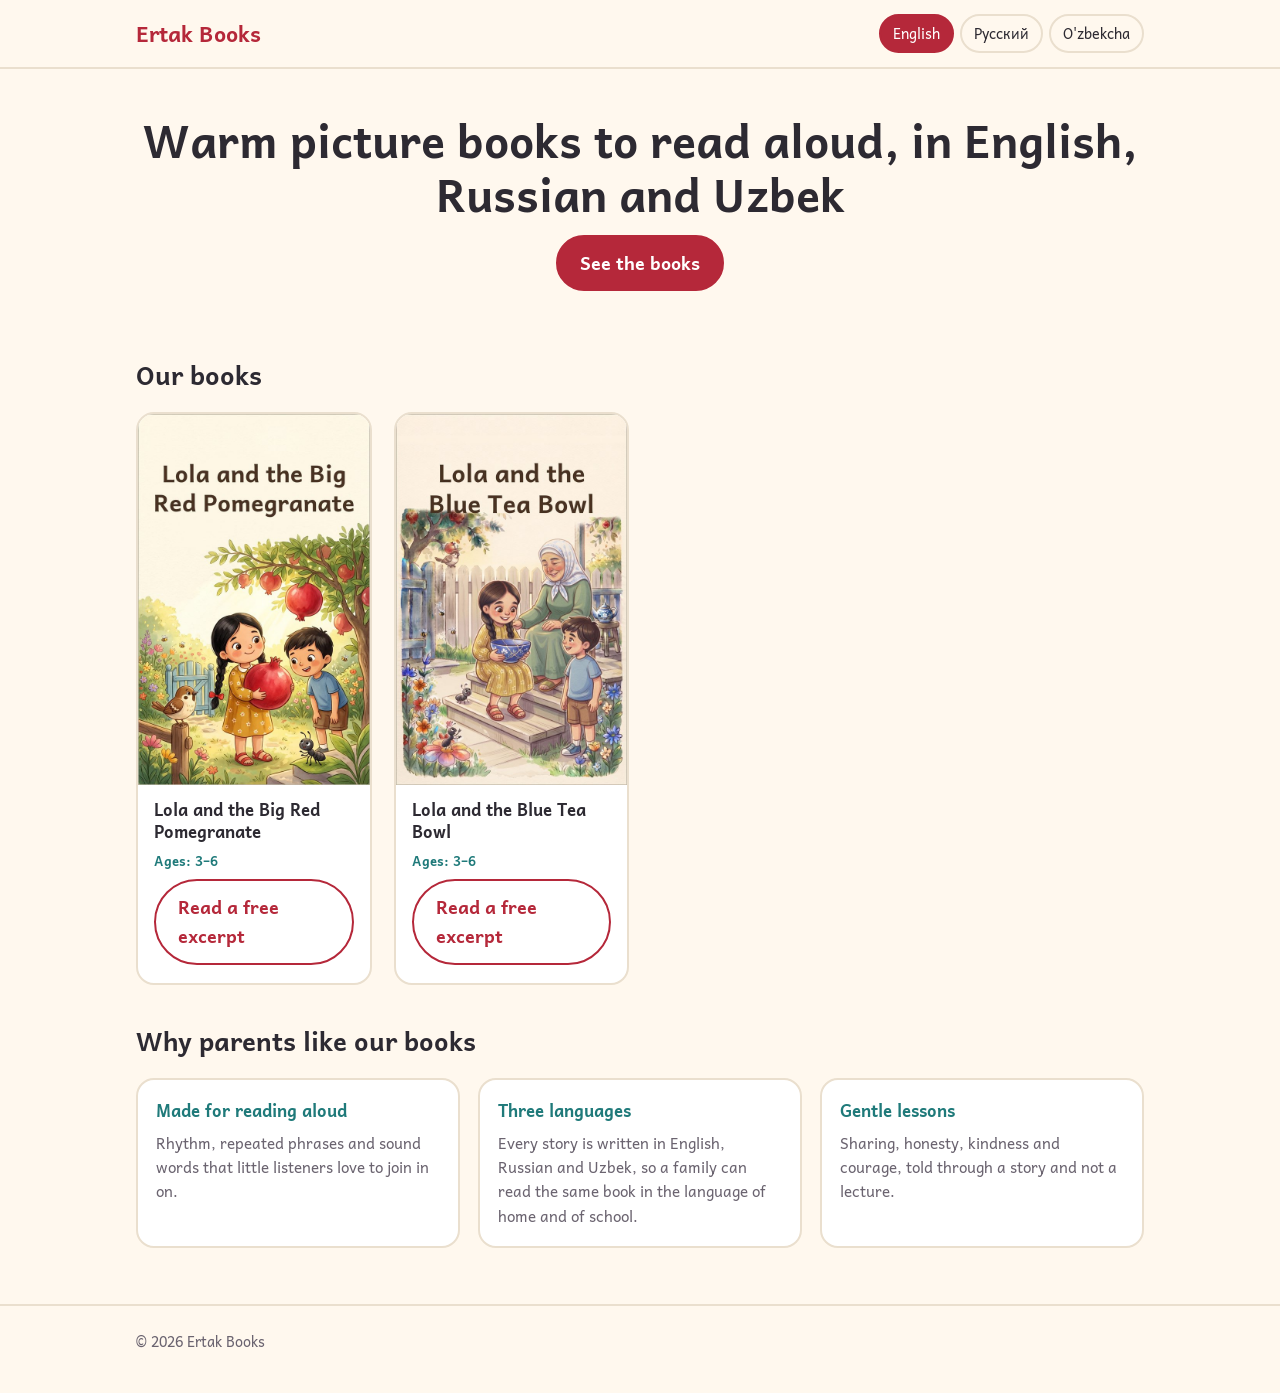
==== en/index.html @ 25114735 "Initial site: trilingual catalog with free excerpts Co-Authored-By: Claude Sonnet 5.5 <noreply@anthr" ====
<!doctype html>
<html lang="en"><head><meta charset="utf-8">
<meta name="viewport" content="width=device-width,initial-scale=1">
<title>Ertak Books: Our books</title>
<meta name="description" content="Warm picture books to read aloud, in English, Russian and Uzbek">
<meta property="og:title" content="Ertak Books: Our books"><meta property="og:description" content="Warm picture books to read aloud, in English, Russian and Uzbek">
<link rel="alternate" hreflang="en" href="../en/"><link rel="alternate" hreflang="ru" href="../ru/"><link rel="alternate" hreflang="uz" href="../uz/"><link rel="stylesheet" href="../style.css"></head><body><header class="top"><div class="wrap">
<a class="logo" href="../en/">Ertak Books</a>
<nav class="langs" aria-label="Language"><a href="../en/" hreflang="en" lang="en" aria-current=true>English</a><a href="../ru/" hreflang="ru" lang="ru">Русский</a><a href="../uz/" hreflang="uz" lang="uz">O&#x27;zbekcha</a></nav></div></header><main><section class="hero"><div class="wrap">
<h1>Warm picture books to read aloud, in English, Russian and Uzbek</h1>
<a class="btn" href="#books">See the books</a></div></section>
<section class="wrap" id="books"><h2>Our books</h2><div class="grid"><article class="card"><a href="books/001/"><img src="../img/001/cover-en.jpg" alt="Lola and the Big Red Pomegranate" loading="lazy"></a>
<div class="body"><h3><a href="books/001/">Lola and the Big Red Pomegranate</a></h3>
<span class="tag">Ages: 3–6</span>
<a class="btn alt" href="books/001/">Read a free excerpt</a></div></article><article class="card"><a href="books/002/"><img src="../img/002/cover-en.jpg" alt="Lola and the Blue Tea Bowl" loading="lazy"></a>
<div class="body"><h3><a href="books/002/">Lola and the Blue Tea Bowl</a></h3>
<span class="tag">Ages: 3–6</span>
<a class="btn alt" href="books/002/">Read a free excerpt</a></div></article></div></section><section class="wrap"><h2>Why parents like our books</h2><div class="why"><div><h3>Made for reading aloud</h3><p>Rhythm, repeated phrases and sound words that little listeners love to join in on.</p></div><div><h3>Three languages</h3><p>Every story is written in English, Russian and Uzbek, so a family can read the same book in the language of home and of school.</p></div><div><h3>Gentle lessons</h3><p>Sharing, honesty, kindness and courage, told through a story and not a lecture.</p></div></div></section></main><footer><div class="wrap">© 2026 Ertak Books</div></footer></body></html>
---- style.css ----
@font-face{font-family:Andika;src:url(fonts/Andika-Regular.ttf);font-weight:400;font-display:swap}
@font-face{font-family:Andika;src:url(fonts/Andika-Bold.ttf);font-weight:700;font-display:swap}
:root{--bg:#fff8ee;--card:#ffffff;--ink:#2d2a32;--muted:#6b6470;--red:#b5283a;--red-d:#8f1d2d;--teal:#1f7a7a;--sun:#f6b93b;--line:#eadfce;--r:18px}
@media (prefers-color-scheme:dark){:root{--bg:#1c1a1f;--card:#26232b;--ink:#f3eee6;--muted:#b8b0bd;--red:#ff7d8c;--red-d:#ff9aa6;--teal:#5fd1cf;--line:#3a3541}}
*{box-sizing:border-box}
html{scroll-behavior:smooth}
body{margin:0;background:var(--bg);color:var(--ink);font:18px/1.6 Andika,system-ui,sans-serif}
img{max-width:100%;height:auto;display:block}
a{color:var(--red)}
.wrap{max-width:1040px;margin:0 auto;padding:0 16px}
header.top{border-bottom:2px solid var(--line)}
header.top .wrap{display:flex;align-items:center;justify-content:space-between;gap:12px;padding-top:14px;padding-bottom:14px;flex-wrap:wrap}
.logo{font-weight:700;font-size:1.35rem;text-decoration:none;color:var(--red)}
.langs{display:flex;gap:6px}
.langs a{padding:6px 12px;border-radius:99px;border:2px solid var(--line);text-decoration:none;color:var(--ink);font-size:.9rem}
.langs a[aria-current=true]{background:var(--red);border-color:var(--red);color:#fff}
.hero{padding:44px 0 28px;text-align:center}
.hero h1{font-size:clamp(1.8rem,5vw,2.8rem);line-height:1.2;margin:0 0 14px}
.hero p{max-width:640px;margin:0 auto 22px;color:var(--muted);font-size:1.1rem}
.btn{display:inline-block;padding:12px 22px;border-radius:99px;background:var(--red);color:#fff;text-decoration:none;font-weight:700;border:2px solid var(--red)}
.btn:hover{background:var(--red-d);border-color:var(--red-d)}
.btn.alt{background:transparent;color:var(--red)}
.btn.alt:hover{background:var(--red);color:#fff}
h2{font-size:1.6rem;margin:36px 0 16px}
.grid{display:grid;grid-template-columns:repeat(auto-fill,minmax(210px,1fr));gap:22px}
.card{background:var(--card);border:2px solid var(--line);border-radius:var(--r);overflow:hidden;display:flex;flex-direction:column}
.card img{aspect-ratio:5/8;object-fit:cover;width:100%;background:var(--line)}
.card .body{padding:14px 16px 18px;display:flex;flex-direction:column;gap:8px;flex:1}
.card h3{margin:0;font-size:1.05rem;line-height:1.3}
.card h3 a{color:var(--ink);text-decoration:none}
.tag{font-size:.82rem;color:var(--teal);font-weight:700}
.why{display:grid;grid-template-columns:repeat(auto-fit,minmax(240px,1fr));gap:18px}
.why div{background:var(--card);border:2px solid var(--line);border-radius:var(--r);padding:18px}
.why h3{margin:0 0 6px;color:var(--teal);font-size:1.05rem}
.why p{margin:0;color:var(--muted);font-size:.95rem}
.book{display:grid;grid-template-columns:minmax(0,300px) 1fr;gap:32px;padding:32px 0}
@media(max-width:720px){.book{grid-template-columns:1fr}.book .cover{max-width:280px;margin:0 auto}}
.book .cover img{border-radius:var(--r);border:2px solid var(--line);width:100%}
.book h1{margin:0 0 6px;font-size:clamp(1.6rem,4.5vw,2.3rem);line-height:1.2}
.sub{color:var(--muted);margin:0 0 14px}
.meta{display:flex;gap:10px;flex-wrap:wrap;margin:0 0 16px}
.meta span{background:var(--card);border:2px solid var(--line);border-radius:99px;padding:4px 12px;font-size:.9rem}
.buy{background:var(--card);border:2px solid var(--sun);border-radius:var(--r);padding:18px;margin:22px 0}
.buy p{margin:0 0 12px}
.buy .row{display:flex;gap:10px;flex-wrap:wrap}
.spread{display:grid;grid-template-columns:repeat(auto-fit,minmax(280px,1fr));gap:22px}
figure{margin:0;background:var(--card);border:2px solid var(--line);border-radius:var(--r);overflow:hidden}
figure figcaption{padding:14px 16px}
.langlinks a{margin-right:10px}
footer{margin-top:56px;border-top:2px solid var(--line);padding:24px 0 40px;color:var(--muted);font-size:.9rem}
.empty{background:var(--card);border:2px dashed var(--line);border-radius:var(--r);padding:24px;text-align:center;color:var(--muted)}
.choose{min-height:100vh;display:grid;place-content:center;text-align:center;gap:18px;padding:24px}
.choose .row{display:flex;gap:12px;justify-content:center;flex-wrap:wrap}
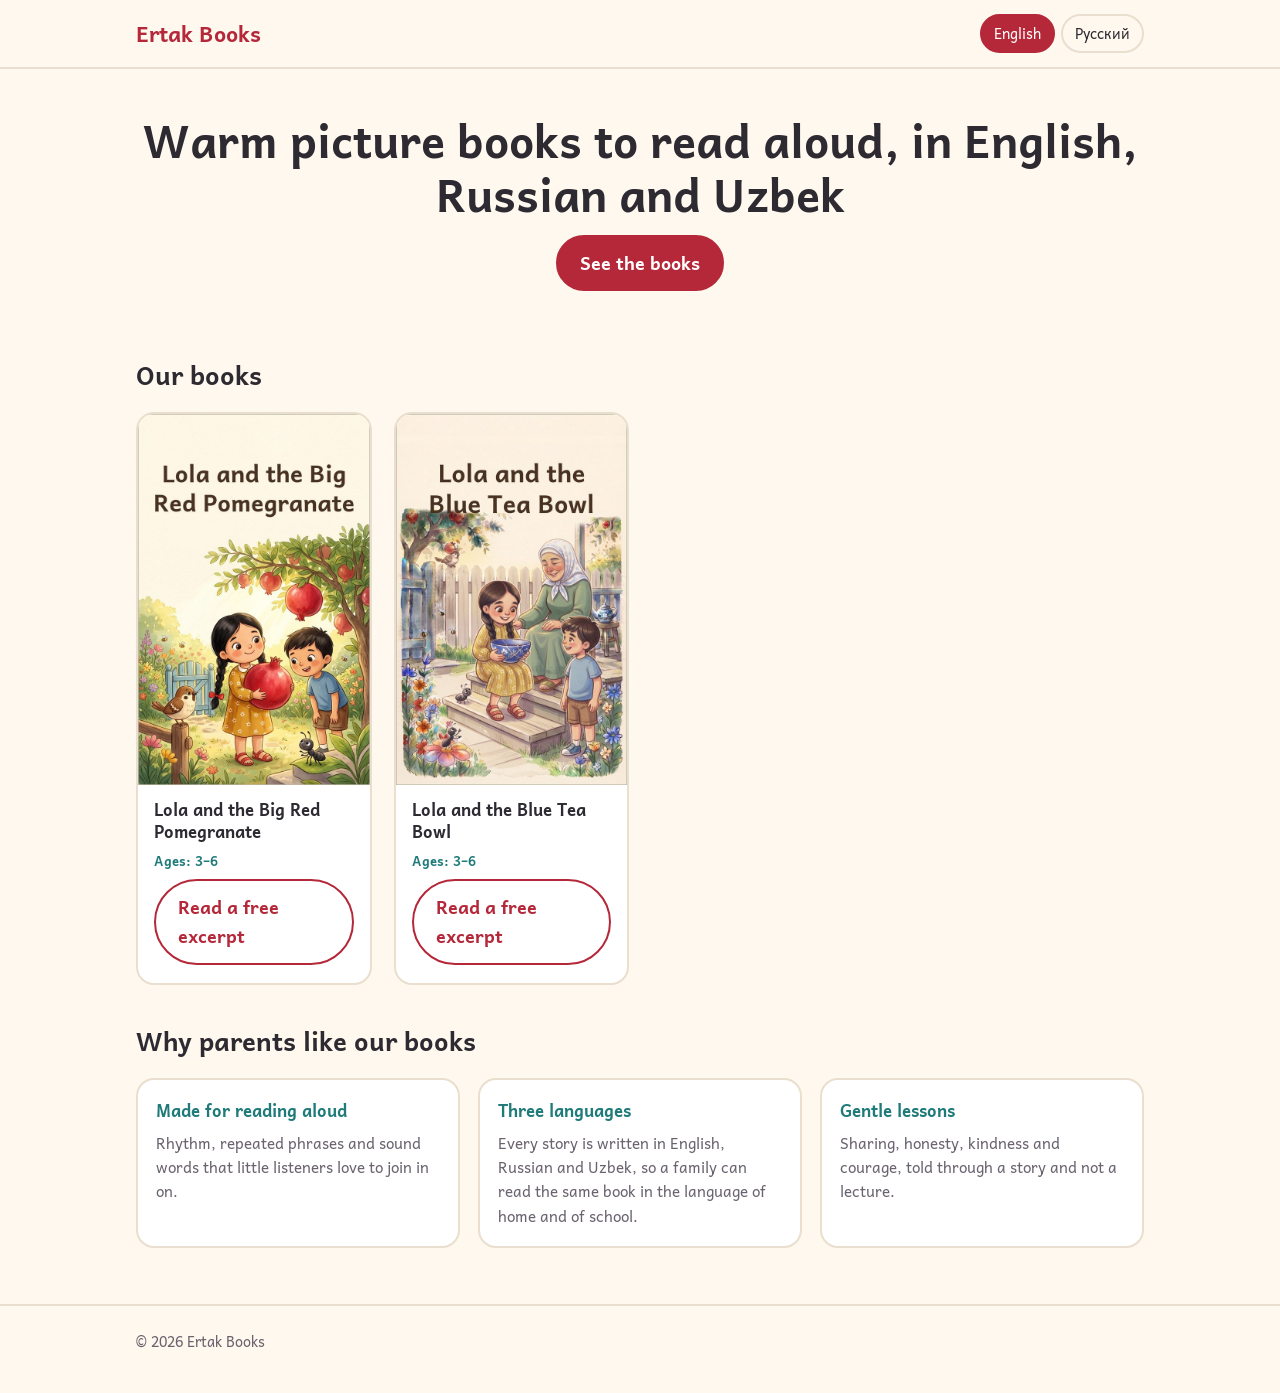
==== commit 513221c0: "English is the default language; hide empty Uzbek section Co-Authored-By: Claude Sonnet 5.5 <noreply" ====
--- a/en/index.html
+++ b/en/index.html
@@ -6,7 +6,7 @@
 <meta property="og:title" content="Ertak Books: Our books"><meta property="og:description" content="Warm picture books to read aloud, in English, Russian and Uzbek">
 <link rel="alternate" hreflang="en" href="../en/"><link rel="alternate" hreflang="ru" href="../ru/"><link rel="alternate" hreflang="uz" href="../uz/"><link rel="stylesheet" href="../style.css"></head><body><header class="top"><div class="wrap">
 <a class="logo" href="../en/">Ertak Books</a>
-<nav class="langs" aria-label="Language"><a href="../en/" hreflang="en" lang="en" aria-current=true>English</a><a href="../ru/" hreflang="ru" lang="ru">Русский</a><a href="../uz/" hreflang="uz" lang="uz">O&#x27;zbekcha</a></nav></div></header><main><section class="hero"><div class="wrap">
+<nav class="langs" aria-label="Language"><a href="../en/" hreflang="en" lang="en" aria-current=true>English</a><a href="../ru/" hreflang="ru" lang="ru">Русский</a></nav></div></header><main><section class="hero"><div class="wrap">
 <h1>Warm picture books to read aloud, in English, Russian and Uzbek</h1>
 <a class="btn" href="#books">See the books</a></div></section>
 <section class="wrap" id="books"><h2>Our books</h2><div class="grid"><article class="card"><a href="books/001/"><img src="../img/001/cover-en.jpg" alt="Lola and the Big Red Pomegranate" loading="lazy"></a>
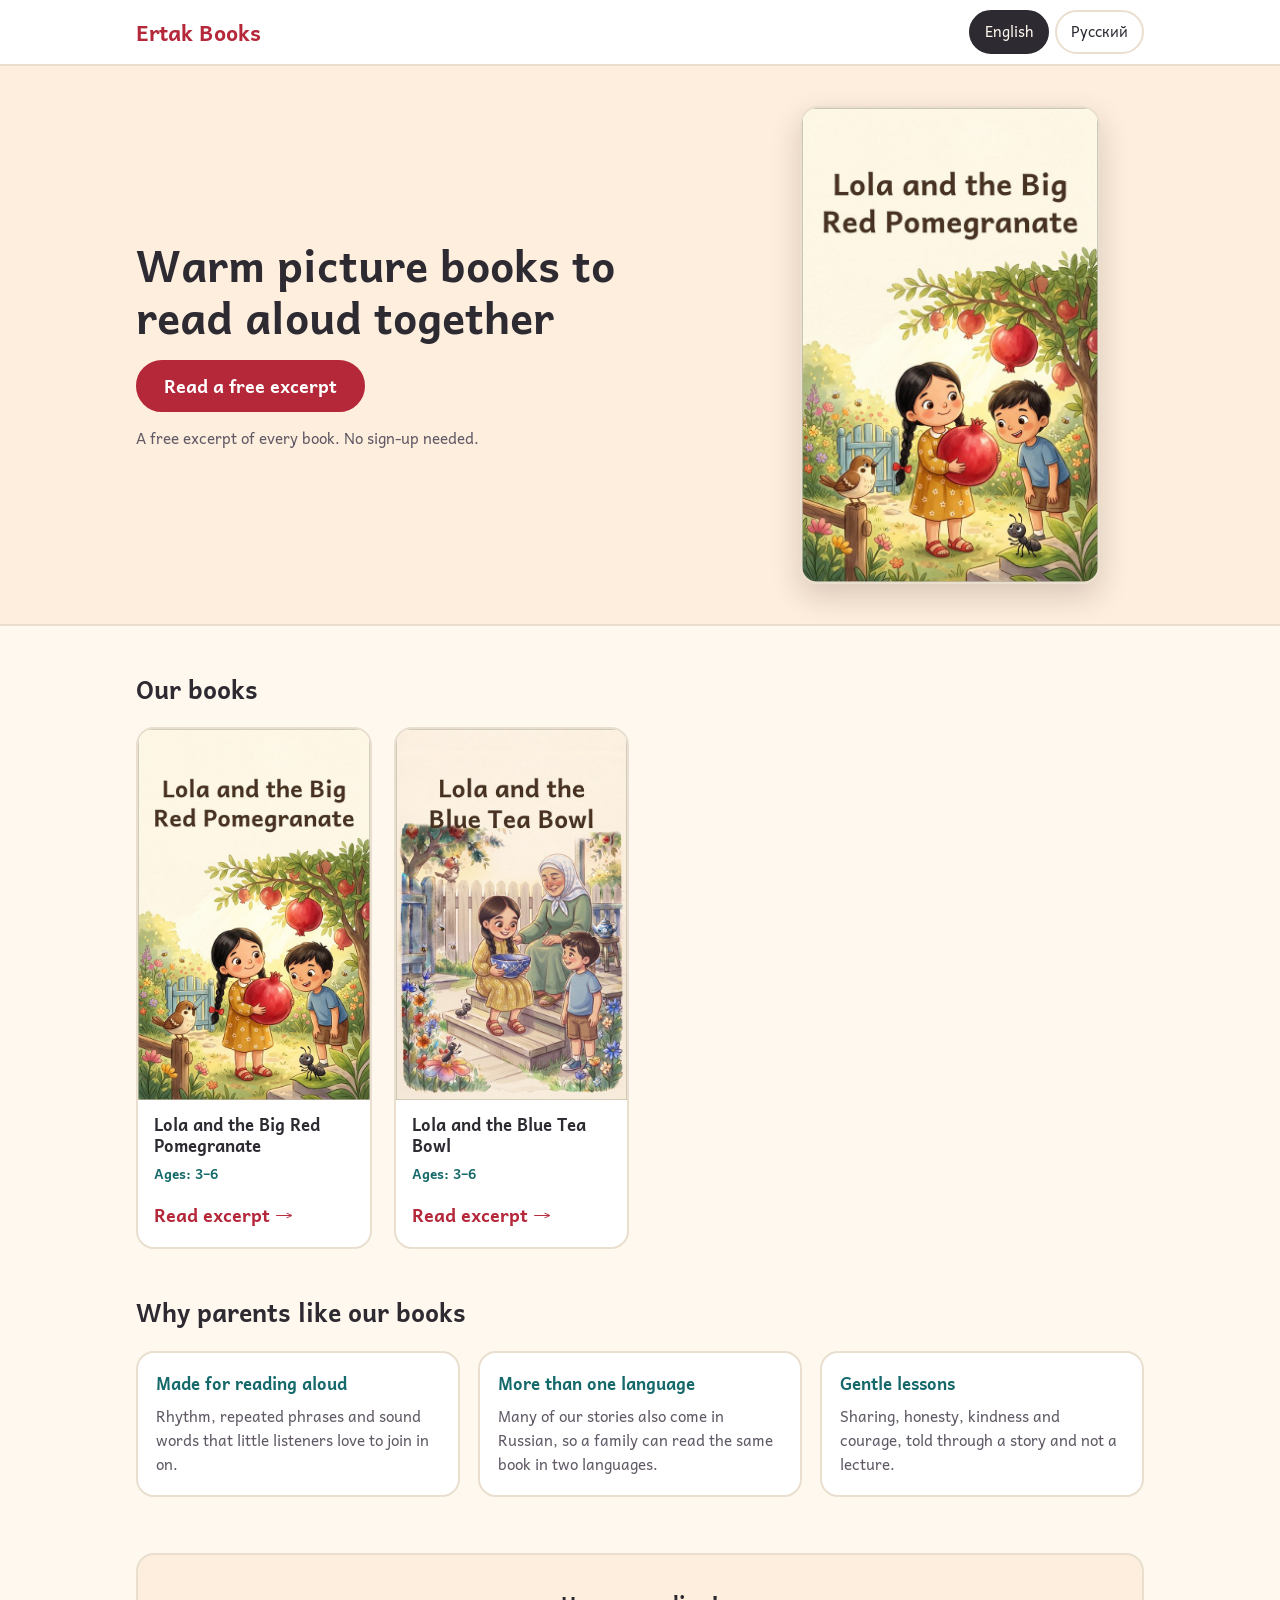
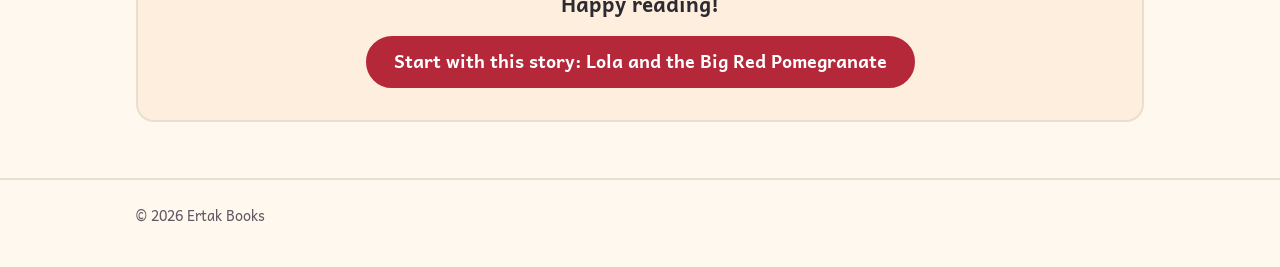
==== commit a0ea67aa: "Redesign using Laws of UX: featured hero, buy card, mobile sticky bar, excerpt progress and cliffhan" ====
--- a/en/index.html
+++ b/en/index.html
@@ -2,17 +2,21 @@
 <html lang="en"><head><meta charset="utf-8">
 <meta name="viewport" content="width=device-width,initial-scale=1">
 <title>Ertak Books: Our books</title>
-<meta name="description" content="Warm picture books to read aloud, in English, Russian and Uzbek">
-<meta property="og:title" content="Ertak Books: Our books"><meta property="og:description" content="Warm picture books to read aloud, in English, Russian and Uzbek">
-<link rel="alternate" hreflang="en" href="../en/"><link rel="alternate" hreflang="ru" href="../ru/"><link rel="alternate" hreflang="uz" href="../uz/"><link rel="stylesheet" href="../style.css"></head><body><header class="top"><div class="wrap">
+<meta name="description" content="Warm picture books to read aloud together">
+<meta property="og:title" content="Ertak Books: Our books"><meta property="og:description" content="Warm picture books to read aloud together">
+<link rel="alternate" hreflang="en" href="../en/"><link rel="alternate" hreflang="ru" href="../ru/"><link rel="stylesheet" href="../style.css"></head><body><header class="top"><div class="wrap">
 <a class="logo" href="../en/">Ertak Books</a>
 <nav class="langs" aria-label="Language"><a href="../en/" hreflang="en" lang="en" aria-current=true>English</a><a href="../ru/" hreflang="ru" lang="ru">Русский</a></nav></div></header><main><section class="hero"><div class="wrap">
-<h1>Warm picture books to read aloud, in English, Russian and Uzbek</h1>
-<a class="btn" href="#books">See the books</a></div></section>
-<section class="wrap" id="books"><h2>Our books</h2><div class="grid"><article class="card"><a href="books/001/"><img src="../img/001/cover-en.jpg" alt="Lola and the Big Red Pomegranate" loading="lazy"></a>
+<div><h1>Warm picture books to read aloud together</h1>
+<a class="btn" href="books/001/#excerpt">Read a free excerpt</a>
+<p class="trust">A free excerpt of every book. No sign-up needed.</p></div>
+<a class="pic" href="books/001/"><img src="../img/001/cover-en.jpg" alt="Lola and the Big Red Pomegranate" width="600" height="960" loading="eager" decoding="async" fetchpriority="high"></a>
+</div></section>
+<section class="wrap" id="books"><h2>Our books</h2><div class="grid"><article class="card"><a class="pic" href="books/001/"><img src="../img/001/cover-en.jpg" alt="Lola and the Big Red Pomegranate" width="600" height="960" loading="lazy" decoding="async"></a>
 <div class="body"><h3><a href="books/001/">Lola and the Big Red Pomegranate</a></h3>
 <span class="tag">Ages: 3–6</span>
-<a class="btn alt" href="books/001/">Read a free excerpt</a></div></article><article class="card"><a href="books/002/"><img src="../img/002/cover-en.jpg" alt="Lola and the Blue Tea Bowl" loading="lazy"></a>
+<a class="link" href="books/001/#excerpt">Read excerpt →</a></div></article><article class="card"><a class="pic" href="books/002/"><img src="../img/002/cover-en.jpg" alt="Lola and the Blue Tea Bowl" width="600" height="960" loading="lazy" decoding="async"></a>
 <div class="body"><h3><a href="books/002/">Lola and the Blue Tea Bowl</a></h3>
 <span class="tag">Ages: 3–6</span>
-<a class="btn alt" href="books/002/">Read a free excerpt</a></div></article></div></section><section class="wrap"><h2>Why parents like our books</h2><div class="why"><div><h3>Made for reading aloud</h3><p>Rhythm, repeated phrases and sound words that little listeners love to join in on.</p></div><div><h3>Three languages</h3><p>Every story is written in English, Russian and Uzbek, so a family can read the same book in the language of home and of school.</p></div><div><h3>Gentle lessons</h3><p>Sharing, honesty, kindness and courage, told through a story and not a lecture.</p></div></div></section></main><footer><div class="wrap">© 2026 Ertak Books</div></footer></body></html>+<a class="link" href="books/002/#excerpt">Read excerpt →</a></div></article></div></section><section class="wrap"><h2>Why parents like our books</h2><div class="why"><div><h3>Made for reading aloud</h3><p>Rhythm, repeated phrases and sound words that little listeners love to join in on.</p></div><div><h3>More than one language</h3><p>Many of our stories also come in Russian, so a family can read the same book in two languages.</p></div><div><h3>Gentle lessons</h3><p>Sharing, honesty, kindness and courage, told through a story and not a lecture.</p></div></div><div class="closing"><p>Happy reading!</p>
+<a class="btn" href="books/001/#excerpt">Start with this story: Lola and the Big Red Pomegranate</a></div></section></main><footer><div class="wrap">© 2026 Ertak Books</div></footer></body></html>
--- a/style.css
+++ b/style.css
@@ -1,53 +1,99 @@
 @font-face{font-family:Andika;src:url(fonts/Andika-Regular.ttf);font-weight:400;font-display:swap}
 @font-face{font-family:Andika;src:url(fonts/Andika-Bold.ttf);font-weight:700;font-display:swap}
-:root{--bg:#fff8ee;--card:#ffffff;--ink:#2d2a32;--muted:#6b6470;--red:#b5283a;--red-d:#8f1d2d;--teal:#1f7a7a;--sun:#f6b93b;--line:#eadfce;--r:18px}
-@media (prefers-color-scheme:dark){:root{--bg:#1c1a1f;--card:#26232b;--ink:#f3eee6;--muted:#b8b0bd;--red:#ff7d8c;--red-d:#ff9aa6;--teal:#5fd1cf;--line:#3a3541}}
+:root{--bg:#fff8ee;--card:#fff;--ink:#2d2a32;--muted:#615a66;--red:#b5283a;--red-d:#8f1d2d;--btn-ink:#fff;--teal:#16696a;--line:#eadfce;--tint:#fdeedd;--r:18px}
+@media (prefers-color-scheme:dark){:root{--bg:#1c1a1f;--card:#26232b;--ink:#f3eee6;--muted:#b8b0bd;--red:#ff8a98;--red-d:#ffa8b3;--btn-ink:#2a1015;--teal:#5fd1cf;--line:#3a3541;--tint:#2b2530}}
 *{box-sizing:border-box}
 html{scroll-behavior:smooth}
 body{margin:0;background:var(--bg);color:var(--ink);font:18px/1.6 Andika,system-ui,sans-serif}
 img{max-width:100%;height:auto;display:block}
 a{color:var(--red)}
+:focus-visible{outline:3px solid var(--teal);outline-offset:3px;border-radius:6px}
 .wrap{max-width:1040px;margin:0 auto;padding:0 16px}
-header.top{border-bottom:2px solid var(--line)}
-header.top .wrap{display:flex;align-items:center;justify-content:space-between;gap:12px;padding-top:14px;padding-bottom:14px;flex-wrap:wrap}
-.logo{font-weight:700;font-size:1.35rem;text-decoration:none;color:var(--red)}
+/* шапка: логотип слева, языки справа, как на большинстве сайтов (закон Якоба) */
+header.top{border-bottom:2px solid var(--line);background:var(--card)}
+header.top .wrap{display:flex;align-items:center;justify-content:space-between;gap:12px;padding-top:10px;padding-bottom:10px;flex-wrap:wrap}
+.logo{font-weight:700;font-size:1.35rem;text-decoration:none;color:var(--red);min-height:44px;display:inline-flex;align-items:center}
 .langs{display:flex;gap:6px}
-.langs a{padding:6px 12px;border-radius:99px;border:2px solid var(--line);text-decoration:none;color:var(--ink);font-size:.9rem}
-.langs a[aria-current=true]{background:var(--red);border-color:var(--red);color:#fff}
-.hero{padding:44px 0 28px;text-align:center}
-.hero h1{font-size:clamp(1.8rem,5vw,2.8rem);line-height:1.2;margin:0 0 14px}
-.hero p{max-width:640px;margin:0 auto 22px;color:var(--muted);font-size:1.1rem}
-.btn{display:inline-block;padding:12px 22px;border-radius:99px;background:var(--red);color:#fff;text-decoration:none;font-weight:700;border:2px solid var(--red)}
+.langs a{min-height:44px;display:inline-flex;align-items:center;padding:0 14px;border-radius:99px;border:2px solid var(--line);text-decoration:none;color:var(--ink);font-size:.92rem;transition:background .15s}
+.langs a:hover{background:var(--tint)}
+.langs a[aria-current=true]{background:var(--ink);border-color:var(--ink);color:var(--bg)}
+.crumbs{padding:14px 0 0;font-size:.9rem;color:var(--muted)}
+.crumbs a{color:var(--muted);display:inline-flex;min-height:32px;align-items:center}
+/* кнопки: крупные цели (закон Фитса), одна заливная кнопка на экран (эффект фон Ресторфф) */
+.btn{display:inline-flex;align-items:center;justify-content:center;min-height:52px;padding:0 26px;border-radius:99px;background:var(--red);color:var(--btn-ink);text-decoration:none;font-weight:700;border:2px solid var(--red);transition:background .15s,transform .1s;text-align:center}
 .btn:hover{background:var(--red-d);border-color:var(--red-d)}
+.btn:active{transform:scale(.98)}
 .btn.alt{background:transparent;color:var(--red)}
-.btn.alt:hover{background:var(--red);color:#fff}
-h2{font-size:1.6rem;margin:36px 0 16px}
+.btn.alt:hover{background:var(--tint)}
+.link{display:inline-flex;align-items:center;min-height:48px;font-weight:700;text-decoration:none}
+.link:hover{text-decoration:underline}
+/* главная: герой с одной книгой и одним действием */
+.hero{background:var(--tint);border-bottom:2px solid var(--line)}
+.hero .wrap{display:grid;grid-template-columns:1.2fr .8fr;gap:36px;align-items:center;padding-top:40px;padding-bottom:40px}
+.hero h1{font-size:clamp(1.8rem,4.6vw,2.7rem);line-height:1.2;margin:0 0 18px}
+.hero .trust{color:var(--muted);margin:14px 0 0;font-size:.95rem}
+.hero .pic{max-width:300px;justify-self:center}
+.hero .pic img{border-radius:var(--r);border:2px solid var(--line);box-shadow:0 12px 30px rgba(60,30,30,.18)}
+@media(max-width:720px){.hero .wrap{grid-template-columns:1fr;text-align:center;gap:24px;padding-top:28px;padding-bottom:28px}.hero .pic{max-width:220px}}
+h2{font-size:1.55rem;margin:44px 0 18px}
 .grid{display:grid;grid-template-columns:repeat(auto-fill,minmax(210px,1fr));gap:22px}
-.card{background:var(--card);border:2px solid var(--line);border-radius:var(--r);overflow:hidden;display:flex;flex-direction:column}
-.card img{aspect-ratio:5/8;object-fit:cover;width:100%;background:var(--line)}
-.card .body{padding:14px 16px 18px;display:flex;flex-direction:column;gap:8px;flex:1}
+@media(max-width:720px){.grid{grid-template-columns:repeat(2,1fr);gap:14px}.card .body{padding:10px 12px 4px}.card h3{font-size:.95rem}}
+.card{background:var(--card);border:2px solid var(--line);border-radius:var(--r);overflow:hidden;display:flex;flex-direction:column;transition:transform .15s,border-color .15s}
+.card:hover{transform:translateY(-3px);border-color:var(--red)}
+.card .pic{display:block;background:var(--line)}
+.card .pic img{width:100%}
+.card .body{padding:14px 16px 8px;display:flex;flex-direction:column;gap:6px;flex:1}
 .card h3{margin:0;font-size:1.05rem;line-height:1.3}
 .card h3 a{color:var(--ink);text-decoration:none}
-.tag{font-size:.82rem;color:var(--teal);font-weight:700}
+.tag{font-size:.85rem;color:var(--teal);font-weight:700}
+.card .link{margin-top:auto}
+/* три блока, не больше (закон Миллера, разбиение на части) */
 .why{display:grid;grid-template-columns:repeat(auto-fit,minmax(240px,1fr));gap:18px}
 .why div{background:var(--card);border:2px solid var(--line);border-radius:var(--r);padding:18px}
 .why h3{margin:0 0 6px;color:var(--teal);font-size:1.05rem}
 .why p{margin:0;color:var(--muted);font-size:.95rem}
-.book{display:grid;grid-template-columns:minmax(0,300px) 1fr;gap:32px;padding:32px 0}
-@media(max-width:720px){.book{grid-template-columns:1fr}.book .cover{max-width:280px;margin:0 auto}}
-.book .cover img{border-radius:var(--r);border:2px solid var(--line);width:100%}
+.closing{text-align:center;margin:56px 0 0;padding:32px 16px;background:var(--tint);border-radius:var(--r);border:2px solid var(--line)}
+.closing p{font-size:1.3rem;font-weight:700;margin:0 0 16px}
+/* страница книги: обложка, название, покупка, описание (привычный порядок магазина) */
+.book{display:grid;grid-template-columns:minmax(0,320px) 1fr;gap:36px;padding:18px 0 8px}
+@media(max-width:720px){.book{grid-template-columns:1fr;gap:20px}.book .cover{max-width:260px;margin:0 auto}}
+.book .cover img{border-radius:var(--r);border:2px solid var(--line);width:100%;box-shadow:0 12px 30px rgba(60,30,30,.15)}
 .book h1{margin:0 0 6px;font-size:clamp(1.6rem,4.5vw,2.3rem);line-height:1.2}
 .sub{color:var(--muted);margin:0 0 14px}
-.meta{display:flex;gap:10px;flex-wrap:wrap;margin:0 0 16px}
-.meta span{background:var(--card);border:2px solid var(--line);border-radius:99px;padding:4px 12px;font-size:.9rem}
-.buy{background:var(--card);border:2px solid var(--sun);border-radius:var(--r);padding:18px;margin:22px 0}
-.buy p{margin:0 0 12px}
-.buy .row{display:flex;gap:10px;flex-wrap:wrap}
+.meta{display:flex;gap:8px;flex-wrap:wrap;margin:0 0 18px}
+.meta span{background:var(--card);border:2px solid var(--line);border-radius:99px;padding:2px 12px;font-size:.88rem}
+.buy{background:var(--card);border:2px solid var(--line);border-radius:var(--r);padding:20px;margin:0 0 22px}
+.buy .price{font-size:1.9rem;font-weight:700;line-height:1.2;margin:0}
+.buy .what{color:var(--muted);margin:2px 0 14px;font-size:.95rem}
+.buy .soon{font-weight:700;margin:0 0 14px}
+.buy .row{display:flex;flex-direction:column;gap:10px}
+.ticks{list-style:none;padding:0;margin:16px 0 0;display:grid;gap:4px;font-size:.92rem;color:var(--muted)}
+.ticks li::before{content:"\2713";color:var(--teal);font-weight:700;margin-right:8px}
+.desc{margin:0 0 18px}
+.langlinks a{margin-right:12px;display:inline-flex;min-height:44px;align-items:center}
+/* отрывок: прогресс и незавершённый конец (эффект цели, эффект Зейгарник, пик-конец) */
+.progress{height:12px;border-radius:99px;background:var(--line);overflow:hidden;max-width:420px}
+.progress span{display:block;height:100%;background:var(--teal);border-radius:99px}
+.progress-label{margin:8px 0 18px;color:var(--muted);font-size:.95rem}
 .spread{display:grid;grid-template-columns:repeat(auto-fit,minmax(280px,1fr));gap:22px}
 figure{margin:0;background:var(--card);border:2px solid var(--line);border-radius:var(--r);overflow:hidden}
 figure figcaption{padding:14px 16px}
-.langlinks a{margin-right:10px}
+.tbc{margin-top:26px;background:var(--tint);border:2px dashed var(--red);border-radius:var(--r);padding:28px 20px;text-align:center}
+.tbc h3{margin:0 0 6px;font-size:1.4rem}
+.tbc p{margin:0 0 16px;color:var(--muted)}
+.tbc .row{display:flex;justify-content:center;gap:10px;flex-wrap:wrap}
 footer{margin-top:56px;border-top:2px solid var(--line);padding:24px 0 40px;color:var(--muted);font-size:.9rem}
+footer a{display:inline-flex;min-height:44px;align-items:center}
 .empty{background:var(--card);border:2px dashed var(--line);border-radius:var(--r);padding:24px;text-align:center;color:var(--muted)}
 .choose{min-height:100vh;display:grid;place-content:center;text-align:center;gap:18px;padding:24px}
-.choose .row{display:flex;gap:12px;justify-content:center;flex-wrap:wrap}+.choose .row{display:flex;gap:12px;justify-content:center;flex-wrap:wrap}
+/* нижняя панель покупки на телефоне: действие всегда под большим пальцем */
+.sticky{display:none}
+@media(max-width:720px){
+.sticky{position:fixed;left:0;right:0;bottom:0;z-index:5;display:flex;align-items:center;justify-content:space-between;gap:12px;padding:10px 16px calc(10px + env(safe-area-inset-bottom));background:var(--card);border-top:2px solid var(--line)}
+.sticky .btn{white-space:nowrap;padding:0 20px;flex-shrink:0}
+.sticky .t{min-width:0;line-height:1.3}
+.sticky .t strong{display:block;font-size:1.05rem}
+.sticky .t small{display:block;color:var(--muted);white-space:nowrap;overflow:hidden;text-overflow:ellipsis}
+body.has-sticky{padding-bottom:84px}}
+@media(prefers-reduced-motion:reduce){*{transition:none!important;scroll-behavior:auto!important}}
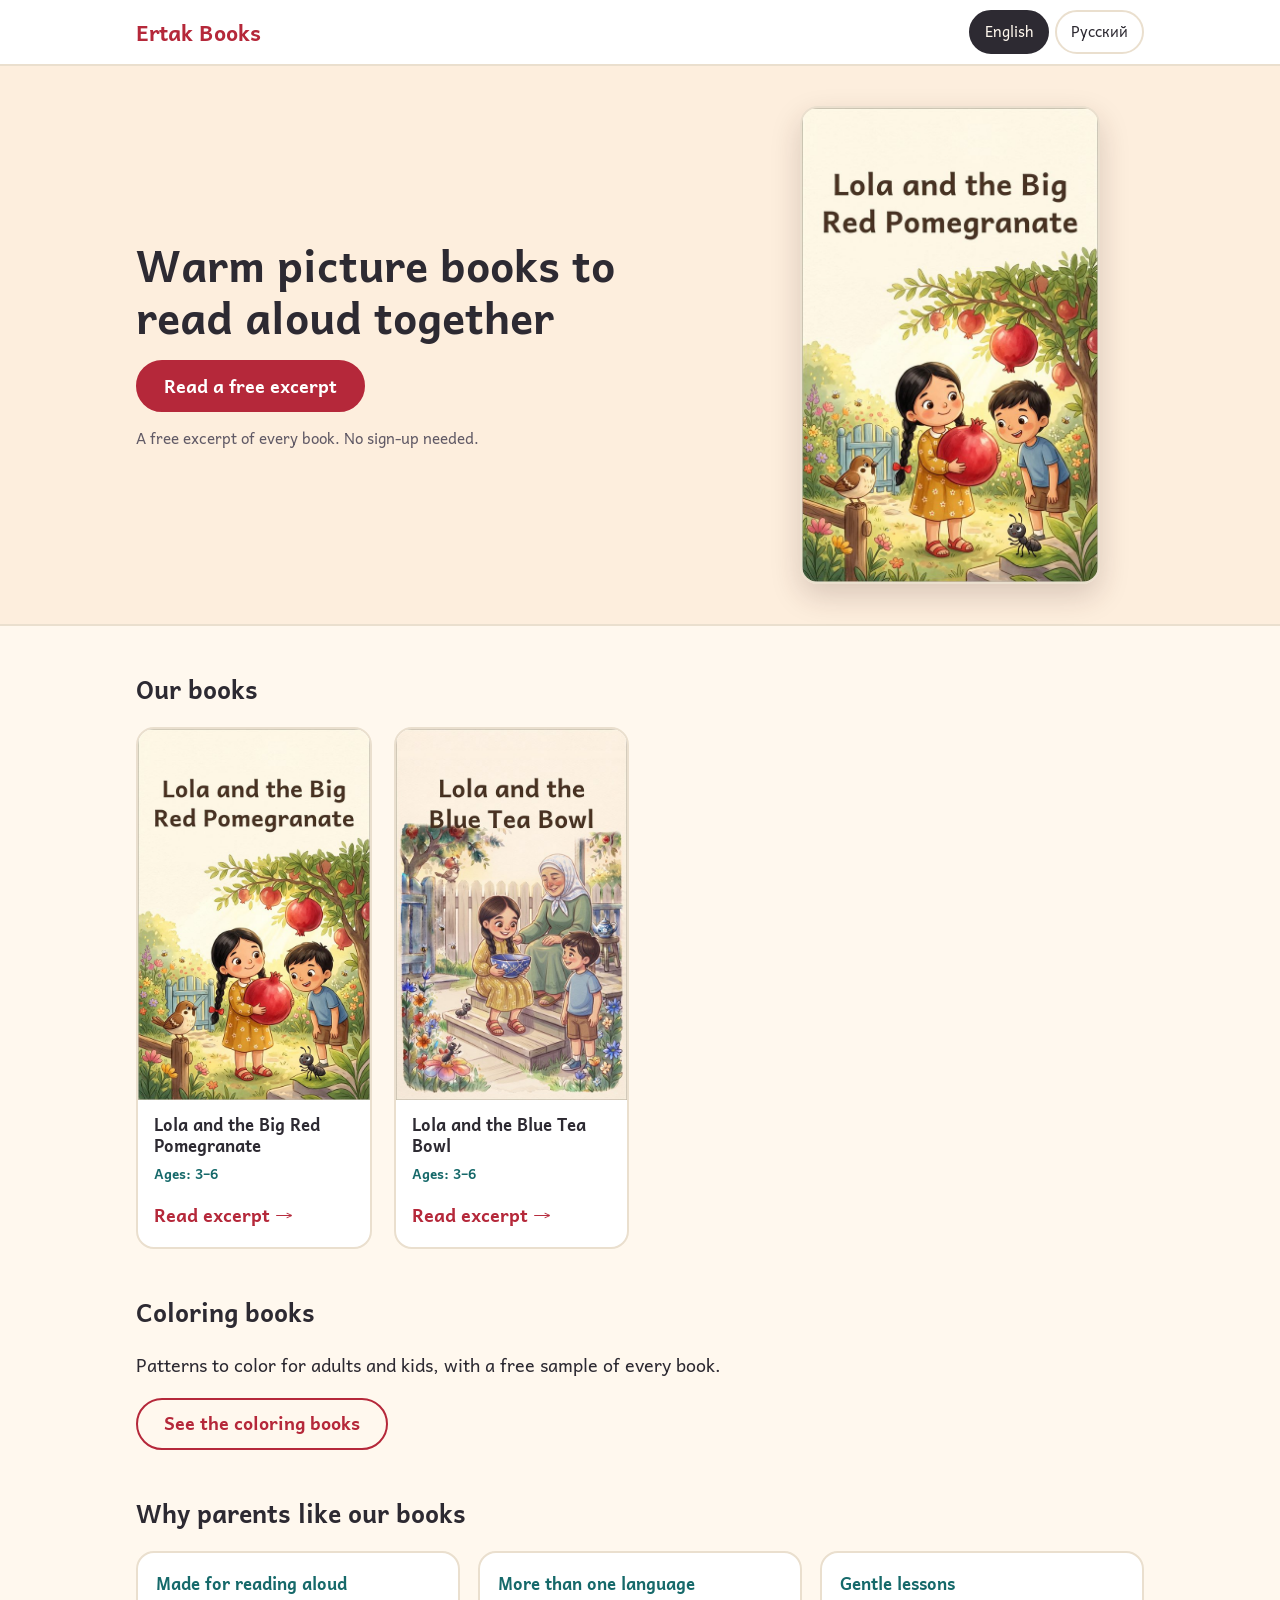
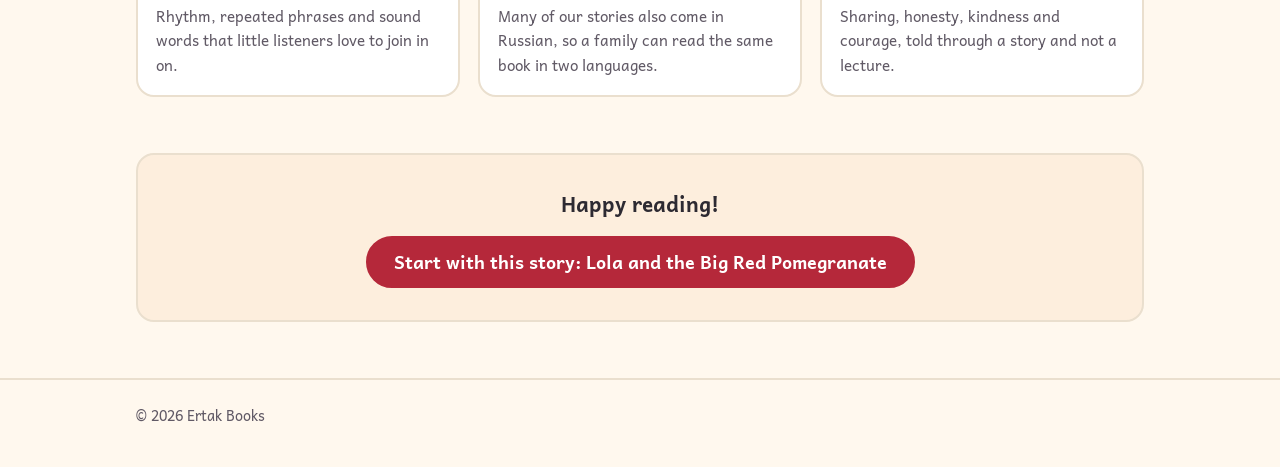
==== commit 8e260723: "Add coloring books page with ten books and free sample PDFs Co-Authored-By: Claude Fable 5.2 <norepl" ====
--- a/en/index.html
+++ b/en/index.html
@@ -18,5 +18,5 @@
 <a class="link" href="books/001/#excerpt">Read excerpt →</a></div></article><article class="card"><a class="pic" href="books/002/"><img src="../img/002/cover-en.jpg" alt="Lola and the Blue Tea Bowl" width="600" height="960" loading="lazy" decoding="async"></a>
 <div class="body"><h3><a href="books/002/">Lola and the Blue Tea Bowl</a></h3>
 <span class="tag">Ages: 3–6</span>
-<a class="link" href="books/002/#excerpt">Read excerpt →</a></div></article></div></section><section class="wrap"><h2>Why parents like our books</h2><div class="why"><div><h3>Made for reading aloud</h3><p>Rhythm, repeated phrases and sound words that little listeners love to join in on.</p></div><div><h3>More than one language</h3><p>Many of our stories also come in Russian, so a family can read the same book in two languages.</p></div><div><h3>Gentle lessons</h3><p>Sharing, honesty, kindness and courage, told through a story and not a lecture.</p></div></div><div class="closing"><p>Happy reading!</p>
+<a class="link" href="books/002/#excerpt">Read excerpt →</a></div></article></div></section><section class="wrap"><h2>Coloring books</h2><p>Patterns to color for adults and kids, with a free sample of every book.</p><p><a class="btn alt" href="coloring/">See the coloring books</a></p></section><section class="wrap"><h2>Why parents like our books</h2><div class="why"><div><h3>Made for reading aloud</h3><p>Rhythm, repeated phrases and sound words that little listeners love to join in on.</p></div><div><h3>More than one language</h3><p>Many of our stories also come in Russian, so a family can read the same book in two languages.</p></div><div><h3>Gentle lessons</h3><p>Sharing, honesty, kindness and courage, told through a story and not a lecture.</p></div></div><div class="closing"><p>Happy reading!</p>
 <a class="btn" href="books/001/#excerpt">Start with this story: Lola and the Big Red Pomegranate</a></div></section></main><footer><div class="wrap">© 2026 Ertak Books</div></footer></body></html>
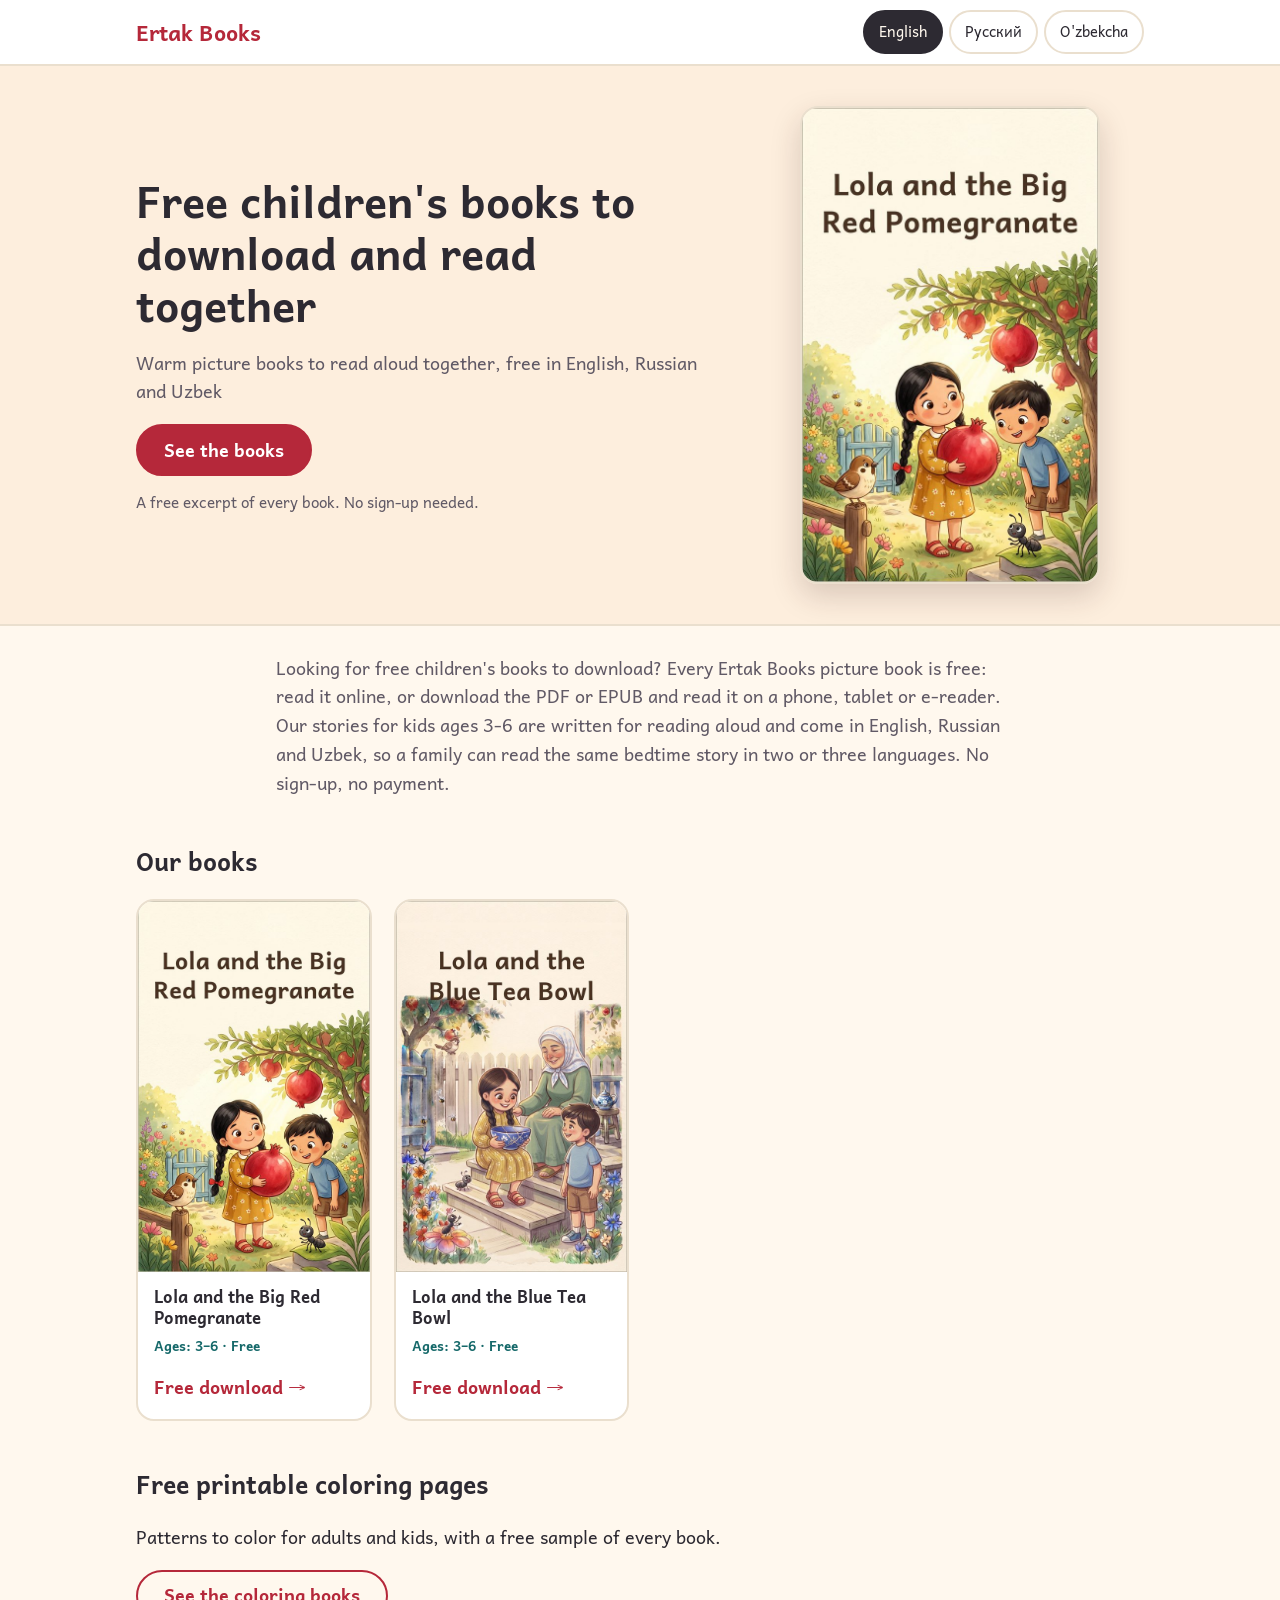
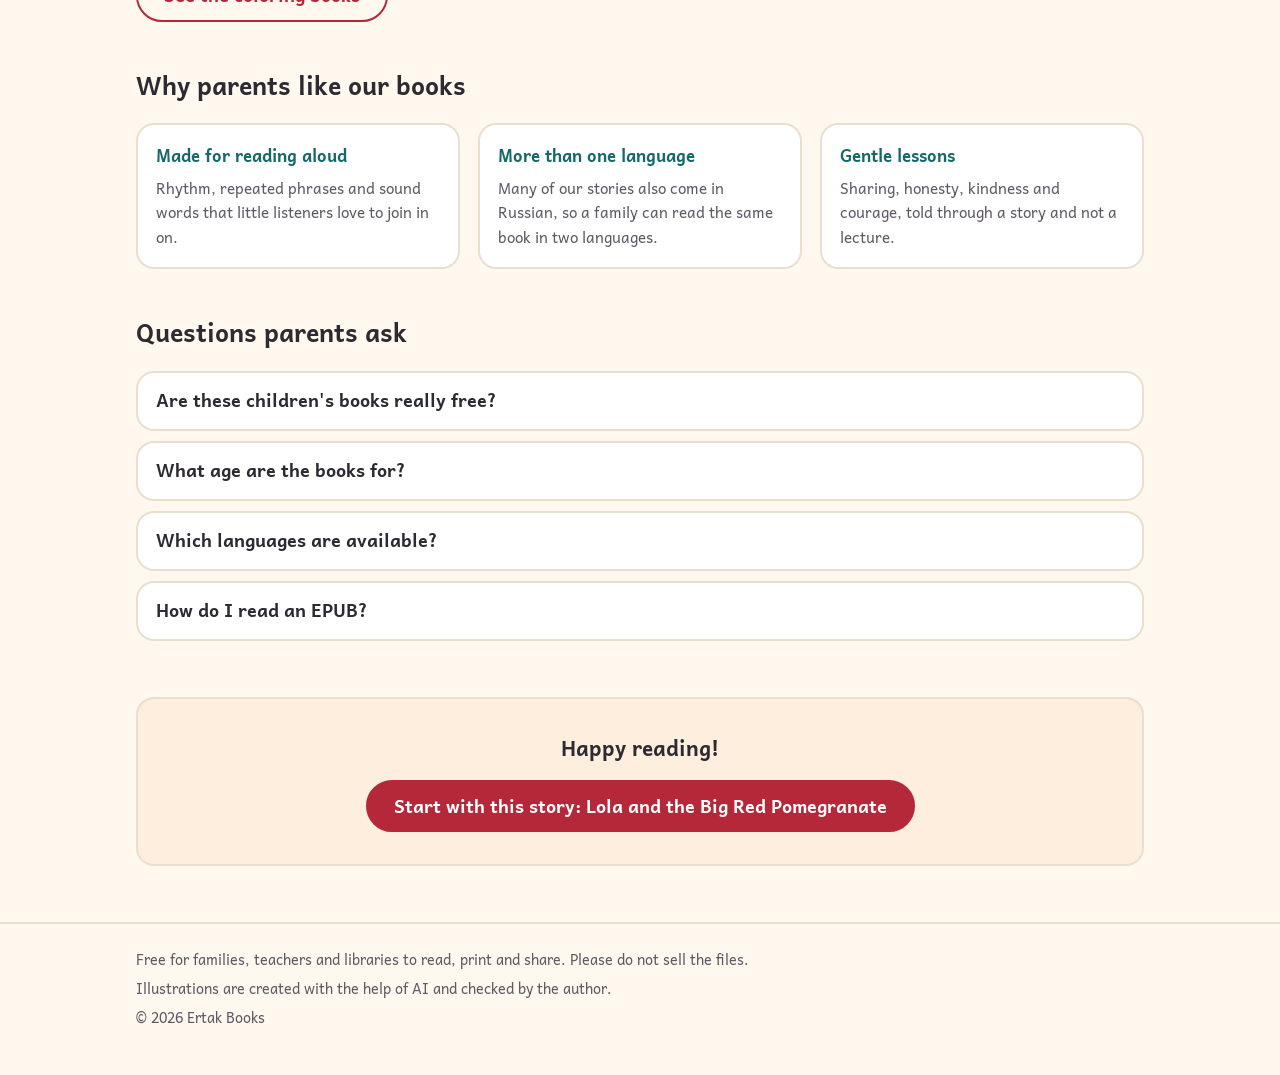
==== commit d19f625a: "Free downloads (PDF, EPUB) in 3 languages, SEO: titles, hreflang, JSON-LD, sitemap, robots, FAQ" ====
--- a/en/index.html
+++ b/en/index.html
@@ -1,22 +1,23 @@
 <!doctype html>
 <html lang="en"><head><meta charset="utf-8">
 <meta name="viewport" content="width=device-width,initial-scale=1">
-<title>Ertak Books: Our books</title>
-<meta name="description" content="Warm picture books to read aloud together">
-<meta property="og:title" content="Ertak Books: Our books"><meta property="og:description" content="Warm picture books to read aloud together">
-<link rel="alternate" hreflang="en" href="../en/"><link rel="alternate" hreflang="ru" href="../ru/"><link rel="stylesheet" href="../style.css"></head><body><header class="top"><div class="wrap">
+<title>Free Children&#x27;s Books to Download: Picture Books in English, Russian &amp; Uzbek</title>
+<meta name="description" content="Download free children&#x27;s books for ages 3-6 as PDF or EPUB, or read them online. Bedtime picture books in English, Russian and Uzbek. No sign-up.">
+<meta property="og:title" content="Free Children&#x27;s Books to Download: Picture Books in English, Russian &amp; Uzbek"><meta property="og:description" content="Download free children&#x27;s books for ages 3-6 as PDF or EPUB, or read them online. Bedtime picture books in English, Russian and Uzbek. No sign-up.">
+<link rel="canonical" href="https://iskandaralimov1234-ai.github.io/ertak-books-site/en/"><meta property="og:url" content="https://iskandaralimov1234-ai.github.io/ertak-books-site/en/"><meta property="og:image" content="https://iskandaralimov1234-ai.github.io/ertak-books-site/img/001/cover-en.jpg"><meta name="twitter:image" content="https://iskandaralimov1234-ai.github.io/ertak-books-site/img/001/cover-en.jpg"><meta property="og:type" content="website"><meta property="og:site_name" content="Ertak Books"><meta property="og:locale" content="en_US"><meta name="twitter:card" content="summary_large_image"><meta name="twitter:title" content="Free Children&#x27;s Books to Download: Picture Books in English, Russian &amp; Uzbek"><meta name="twitter:description" content="Download free children&#x27;s books for ages 3-6 as PDF or EPUB, or read them online. Bedtime picture books in English, Russian and Uzbek. No sign-up."><meta name="robots" content="index,follow,max-image-preview:large"><meta name="theme-color" content="#b5283a"><link rel="alternate" hreflang="en" href="https://iskandaralimov1234-ai.github.io/ertak-books-site/en/"><link rel="alternate" hreflang="ru" href="https://iskandaralimov1234-ai.github.io/ertak-books-site/ru/"><link rel="alternate" hreflang="uz" href="https://iskandaralimov1234-ai.github.io/ertak-books-site/uz/"><link rel="alternate" hreflang="x-default" href="https://iskandaralimov1234-ai.github.io/ertak-books-site/en/"><link rel="stylesheet" href="../style.css"><script type="application/ld+json">{"@context":"https://schema.org","@type":"WebSite","name":"Ertak Books","url":"https://iskandaralimov1234-ai.github.io/ertak-books-site/en/","inLanguage":"en","description":"Download free children's books for ages 3-6 as PDF or EPUB, or read them online. Bedtime picture books in English, Russian and Uzbek. No sign-up."}</script><script type="application/ld+json">{"@context":"https://schema.org","@type":"ItemList","name":"Free Children's Books to Download: Picture Books in English, Russian & Uzbek","itemListElement":[{"@type":"ListItem","position":1,"name":"Lola and the Big Red Pomegranate","url":"https://iskandaralimov1234-ai.github.io/ertak-books-site/en/books/001/"},{"@type":"ListItem","position":2,"name":"Lola and the Blue Tea Bowl","url":"https://iskandaralimov1234-ai.github.io/ertak-books-site/en/books/002/"}]}</script><script type="application/ld+json">{"@context":"https://schema.org","@type":"FAQPage","mainEntity":[{"@type":"Question","name":"Are these children's books really free?","acceptedAnswer":{"@type":"Answer","text":"Yes. Every book on this site is free to read online and to download as a PDF or EPUB. There is no sign-up and no payment."}},{"@type":"Question","name":"What age are the books for?","acceptedAnswer":{"@type":"Answer","text":"Our picture books are written for children ages 3-6 and work well as bedtime stories and read-aloud stories."}},{"@type":"Question","name":"Which languages are available?","acceptedAnswer":{"@type":"Answer","text":"English, Russian and Uzbek. Open the language menu at the top of any page to read the same story in another language."}},{"@type":"Question","name":"How do I read an EPUB?","acceptedAnswer":{"@type":"Answer","text":"Open the file in the Books app on iPhone and iPad, in Google Play Books or any e-reader app on Android, or on a Kindle through Send to Kindle. If you prefer, download the PDF instead."}}]}</script></head><body><header class="top"><div class="wrap">
 <a class="logo" href="../en/">Ertak Books</a>
-<nav class="langs" aria-label="Language"><a href="../en/" hreflang="en" lang="en" aria-current=true>English</a><a href="../ru/" hreflang="ru" lang="ru">Русский</a></nav></div></header><main><section class="hero"><div class="wrap">
-<div><h1>Warm picture books to read aloud together</h1>
-<a class="btn" href="books/001/#excerpt">Read a free excerpt</a>
+<nav class="langs" aria-label="Language"><a href="../en/" hreflang="en" lang="en" aria-current=true>English</a><a href="../ru/" hreflang="ru" lang="ru">Русский</a><a href="../uz/" hreflang="uz" lang="uz">O&#x27;zbekcha</a></nav></div></header><main><section class="hero"><div class="wrap">
+<div><h1>Free children&#x27;s books to download and read together</h1><p class="lead">Warm picture books to read aloud together, free in English, Russian and Uzbek</p>
+<a class="btn" href="#books">See the books</a>
 <p class="trust">A free excerpt of every book. No sign-up needed.</p></div>
 <a class="pic" href="books/001/"><img src="../img/001/cover-en.jpg" alt="Lola and the Big Red Pomegranate" width="600" height="960" loading="eager" decoding="async" fetchpriority="high"></a>
 </div></section>
+<section class="wrap seo"><p>Looking for free children&#x27;s books to download? Every Ertak Books picture book is free: read it online, or download the PDF or EPUB and read it on a phone, tablet or e-reader. Our stories for kids ages 3-6 are written for reading aloud and come in English, Russian and Uzbek, so a family can read the same bedtime story in two or three languages. No sign-up, no payment.</p></section>
 <section class="wrap" id="books"><h2>Our books</h2><div class="grid"><article class="card"><a class="pic" href="books/001/"><img src="../img/001/cover-en.jpg" alt="Lola and the Big Red Pomegranate" width="600" height="960" loading="lazy" decoding="async"></a>
 <div class="body"><h3><a href="books/001/">Lola and the Big Red Pomegranate</a></h3>
-<span class="tag">Ages: 3–6</span>
-<a class="link" href="books/001/#excerpt">Read excerpt →</a></div></article><article class="card"><a class="pic" href="books/002/"><img src="../img/002/cover-en.jpg" alt="Lola and the Blue Tea Bowl" width="600" height="960" loading="lazy" decoding="async"></a>
+<span class="tag">Ages: 3–6 · Free</span>
+<a class="link" href="books/001/#download">Free download →</a></div></article><article class="card"><a class="pic" href="books/002/"><img src="../img/002/cover-en.jpg" alt="Lola and the Blue Tea Bowl" width="600" height="960" loading="lazy" decoding="async"></a>
 <div class="body"><h3><a href="books/002/">Lola and the Blue Tea Bowl</a></h3>
-<span class="tag">Ages: 3–6</span>
-<a class="link" href="books/002/#excerpt">Read excerpt →</a></div></article></div></section><section class="wrap"><h2>Coloring books</h2><p>Patterns to color for adults and kids, with a free sample of every book.</p><p><a class="btn alt" href="coloring/">See the coloring books</a></p></section><section class="wrap"><h2>Why parents like our books</h2><div class="why"><div><h3>Made for reading aloud</h3><p>Rhythm, repeated phrases and sound words that little listeners love to join in on.</p></div><div><h3>More than one language</h3><p>Many of our stories also come in Russian, so a family can read the same book in two languages.</p></div><div><h3>Gentle lessons</h3><p>Sharing, honesty, kindness and courage, told through a story and not a lecture.</p></div></div><div class="closing"><p>Happy reading!</p>
-<a class="btn" href="books/001/#excerpt">Start with this story: Lola and the Big Red Pomegranate</a></div></section></main><footer><div class="wrap">© 2026 Ertak Books</div></footer></body></html>+<span class="tag">Ages: 3–6 · Free</span>
+<a class="link" href="books/002/#download">Free download →</a></div></article></div></section><section class="wrap"><h2>Free printable coloring pages</h2><p>Patterns to color for adults and kids, with a free sample of every book.</p><p><a class="btn alt" href="coloring/">See the coloring books</a></p></section><section class="wrap"><h2>Why parents like our books</h2><div class="why"><div><h3>Made for reading aloud</h3><p>Rhythm, repeated phrases and sound words that little listeners love to join in on.</p></div><div><h3>More than one language</h3><p>Many of our stories also come in Russian, so a family can read the same book in two languages.</p></div><div><h3>Gentle lessons</h3><p>Sharing, honesty, kindness and courage, told through a story and not a lecture.</p></div></div><h2>Questions parents ask</h2><div class="faq"><details><summary>Are these children&#x27;s books really free?</summary><p>Yes. Every book on this site is free to read online and to download as a PDF or EPUB. There is no sign-up and no payment.</p></details><details><summary>What age are the books for?</summary><p>Our picture books are written for children ages 3-6 and work well as bedtime stories and read-aloud stories.</p></details><details><summary>Which languages are available?</summary><p>English, Russian and Uzbek. Open the language menu at the top of any page to read the same story in another language.</p></details><details><summary>How do I read an EPUB?</summary><p>Open the file in the Books app on iPhone and iPad, in Google Play Books or any e-reader app on Android, or on a Kindle through Send to Kindle. If you prefer, download the PDF instead.</p></details></div><div class="closing"><p>Happy reading!</p>
+<a class="btn" href="books/001/#download">Start with this story: Lola and the Big Red Pomegranate</a></div></section></main><footer><div class="wrap"><p>Free for families, teachers and libraries to read, print and share. Please do not sell the files.</p><p>Illustrations are created with the help of AI and checked by the author.</p><p>© 2026 Ertak Books</p></div></footer></body></html>
--- a/style.css
+++ b/style.css
@@ -96,4 +96,13 @@
 .sticky .t strong{display:block;font-size:1.05rem}
 .sticky .t small{display:block;color:var(--muted);white-space:nowrap;overflow:hidden;text-overflow:ellipsis}
 body.has-sticky{padding-bottom:84px}}
+.hero .lead{color:var(--muted);margin:0 0 18px}
+.seo{max-width:760px}.seo p{color:var(--muted);margin:28px auto 0}
+.faq details{background:var(--card);border:2px solid var(--line);border-radius:var(--r);padding:4px 18px;margin:0 0 10px}
+.faq summary{cursor:pointer;font-weight:700;min-height:48px;display:flex;align-items:center}
+.faq p{margin:0 0 14px;color:var(--muted)}
+.share{margin-top:16px;display:flex;gap:6px 14px;flex-wrap:wrap;align-items:center;font-size:.92rem}
+.share a{display:inline-flex;min-height:44px;align-items:center;font-weight:700}
+.note{color:var(--muted);font-size:.9rem;border-left:4px solid var(--line);padding-left:12px}
+footer p{margin:0 0 6px}
 @media(prefers-reduced-motion:reduce){*{transition:none!important;scroll-behavior:auto!important}}
